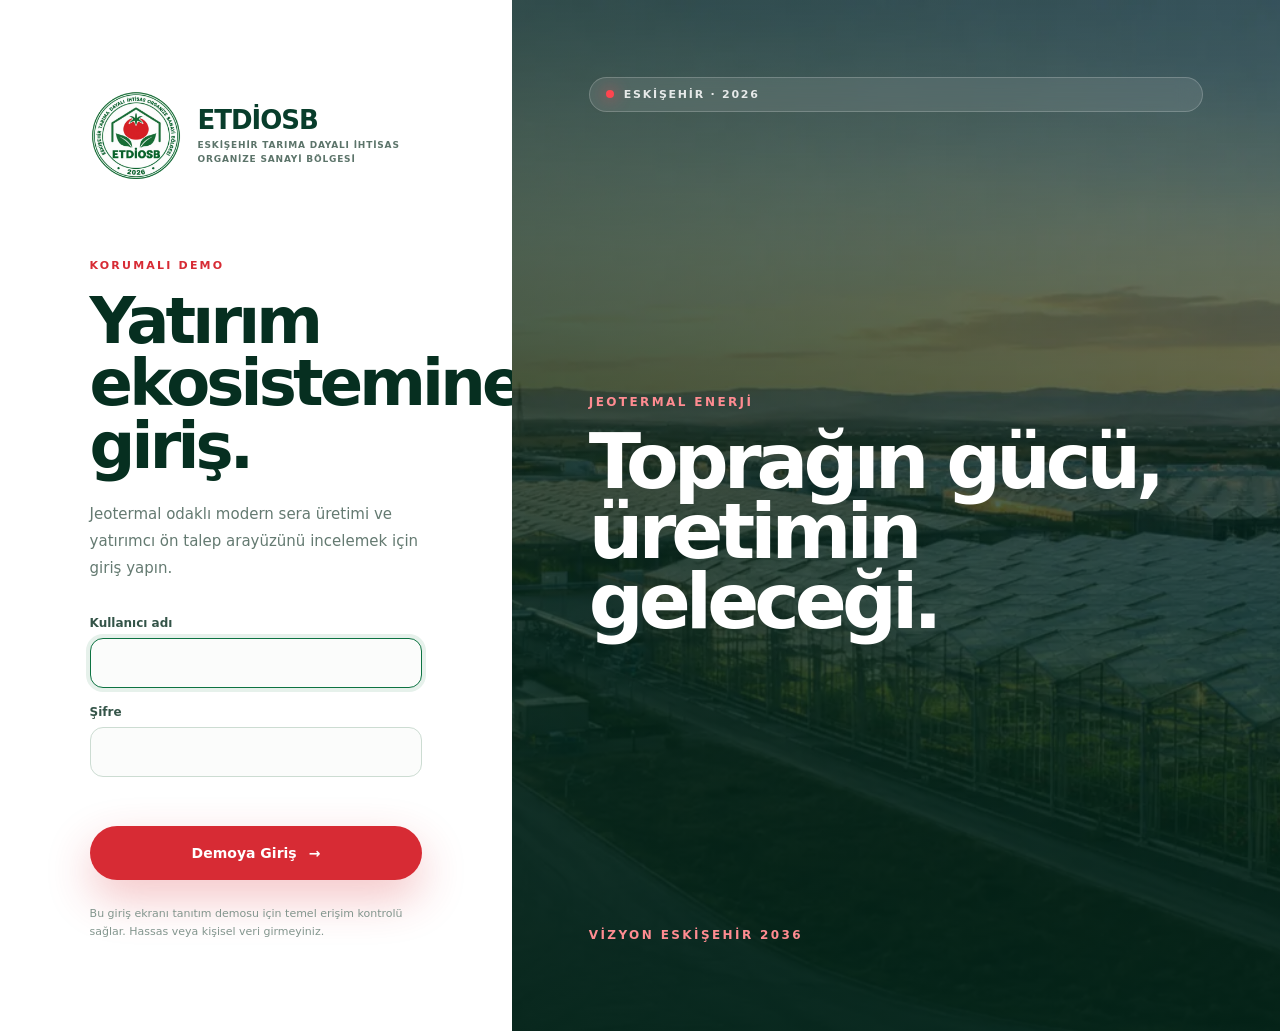
==== site/login.html @ afa0d162 "Publish ETDİOSB GitHub Pages demo" ====
<!doctype html>
<html lang="tr" class="auth-pending login-document">
<head>
  <meta charset="utf-8">
  <meta name="viewport" content="width=device-width, initial-scale=1">
  <meta name="robots" content="noindex,nofollow">
  <meta name="theme-color" content="#062f20">
  <title>Demo Girişi | ETDİOSB</title>
  <link rel="icon" href="assets/etdiosb-logo.webp" type="image/webp">
  <link rel="stylesheet" href="styles.css">
  <script src="auth.js"></script>
</head>
<body class="login-page">
  <main class="login-shell">
    <section class="login-panel" aria-labelledby="login-title">
      <div class="login-brand"><img src="assets/etdiosb-logo.webp" alt="ETDİOSB logosu" width="92" height="92"><div><strong>ETDİOSB</strong><span>Eskişehir Tarıma Dayalı İhtisas Organize Sanayi Bölgesi</span></div></div>
      <div class="login-copy"><span class="login-kicker">Korumalı Demo</span><h1 id="login-title">Yatırım ekosistemine giriş.</h1><p>Jeotermal odaklı modern sera üretimi ve yatırımcı ön talep arayüzünü incelemek için giriş yapın.</p></div>
      <form class="login-form" id="login-form">
        <div class="field"><label for="login-user">Kullanıcı adı</label><input id="login-user" name="username" autocomplete="username" required autofocus></div>
        <div class="field"><label for="login-password">Şifre</label><input id="login-password" name="password" type="password" autocomplete="current-password" required></div>
        <p class="login-error" id="login-error" role="alert"></p>
        <button class="button" type="submit">Demoya Giriş <span>→</span></button>
      </form>
      <p class="login-note">Bu giriş ekranı tanıtım demosu için temel erişim kontrolü sağlar. Hassas veya kişisel veri girmeyiniz.</p>
    </section>
    <aside class="login-visual"><span class="status-pill"><span class="status-dot"></span> Eskişehir · 2026</span><div><span>Jeotermal enerji</span><h2>Toprağın gücü,<br>üretimin geleceği.</h2></div><p>Vizyon Eskişehir 2036</p></aside>
  </main>
</body>
</html>
---- site/styles.css ----
:root {
  --green-950: #05291c;
  --green-900: #062f20;
  --green-850: #083d2b;
  --green-800: #0a4732;
  --green-700: #0d7342;
  --ink: #102b22;
  --muted: #647a71;
  --line: #d7e3dc;
  --paper: #f4f7f4;
  --red: #d72b34;
  --red-dark: #b91f29;
  --pink: #ff737a;
  --white: #fff;
  --radius-xl: 34px;
  --radius-lg: 28px;
  --shadow: 0 18px 55px rgba(8, 61, 40, .08);
}

* { box-sizing: border-box; }
html.auth-pending body { visibility: hidden; }
html { scroll-behavior: smooth; }
body {
  margin: 0;
  color: var(--ink);
  background: var(--paper);
  font-family: Inter, ui-sans-serif, system-ui, -apple-system, BlinkMacSystemFont, "Segoe UI", sans-serif;
  -webkit-font-smoothing: antialiased;
}
body.menu-open { overflow: hidden; }
a { color: inherit; text-decoration: none; }
img { display: block; max-width: 100%; }
button, input, select, textarea { font: inherit; }
.container { width: min(1320px, calc(100% - 40px)); margin-inline: auto; }
.section { padding: 112px 0; scroll-margin-top: 150px; }
.section-white { background: #fff; }
.section-soft { background: #e9efeb; }
.section-dark { background: var(--green-900); color: #fff; }
.section-geothermal { background: var(--green-850); color: #fff; }

.topline {
  padding: 11px 16px;
  background: var(--green-850);
  color: rgba(255,255,255,.84);
  text-align: center;
  font-size: 11px;
  font-weight: 900;
  letter-spacing: .19em;
  text-transform: uppercase;
}
.site-header { position: relative; z-index: 30; background: #fff; border-bottom: 1px solid rgba(0,0,0,.06); }
.header-main {
  width: min(1440px, calc(100% - 32px));
  min-height: 86px;
  margin-inline: auto;
  display: flex;
  align-items: center;
  gap: 16px;
}
.brand { display: flex; min-width: 0; align-items: center; gap: 12px; }
.brand-logo { width: 68px; height: 68px; flex: none; object-fit: contain; }
.brand-copy { min-width: 0; padding-left: 12px; border-left: 1px solid #cfddd4; }
.brand-name { color: var(--green-850); font-size: 20px; font-weight: 950; letter-spacing: -.04em; }
.brand-full { max-width: 330px; margin-top: 2px; color: #446054; font-size: 9px; font-weight: 800; line-height: 1.45; letter-spacing: .08em; text-transform: uppercase; }
.header-actions { margin-left: auto; display: flex; align-items: center; gap: 10px; }
.desktop-application {
  height: 44px;
  display: inline-flex;
  align-items: center;
  justify-content: center;
  gap: 9px;
  padding: 0 20px;
  border-radius: 999px;
  background: var(--red);
  color: #fff;
  font-size: 14px;
  font-weight: 850;
  box-shadow: 0 10px 30px rgba(197, 36, 45, .2);
  transition: .2s ease;
}
.desktop-application:hover { background: var(--red-dark); transform: translateY(-2px); }
.mobile-menu-button {
  display: none;
  width: 48px;
  height: 48px;
  padding: 0;
  border: 1px solid #cfddd4;
  border-radius: 50%;
  background: #f5f8f6;
  color: var(--green-850);
  cursor: pointer;
}
.mobile-menu-button span,
.mobile-menu-button::before,
.mobile-menu-button::after {
  content: "";
  width: 21px;
  height: 2px;
  display: block;
  margin: 5px auto;
  border-radius: 3px;
  background: currentColor;
}
.desktop-nav-wrap { border-top: 1px solid #e4ece7; background: #f8faf9; }
.desktop-nav {
  width: min(1440px, calc(100% - 40px));
  min-height: 48px;
  margin-inline: auto;
  display: flex;
  align-items: center;
  justify-content: center;
  gap: clamp(16px, 2vw, 30px);
  overflow-x: auto;
  scrollbar-width: none;
}
.desktop-nav::-webkit-scrollbar { display: none; }
.desktop-nav a {
  flex: none;
  padding: 16px 0 14px;
  color: #25493c;
  border-bottom: 2px solid transparent;
  font-size: 11px;
  font-weight: 900;
  letter-spacing: .09em;
  text-transform: uppercase;
  transition: .2s ease;
}
.desktop-nav a:hover { color: var(--red); border-color: var(--red); }
.mobile-application-bar { display: none; }

.drawer-backdrop {
  position: fixed;
  inset: 0;
  z-index: 70;
  visibility: hidden;
  opacity: 0;
  background: rgba(0, 18, 12, .58);
  transition: .3s ease;
}
.drawer {
  position: fixed;
  top: 0;
  right: 0;
  z-index: 80;
  width: min(92vw, 470px);
  height: 100dvh;
  display: flex;
  flex-direction: column;
  transform: translateX(105%);
  background: var(--green-900);
  color: #fff;
  box-shadow: -30px 0 80px rgba(0,0,0,.25);
  transition: transform .35s cubic-bezier(.22,1,.36,1);
}
body.menu-open .drawer-backdrop { visibility: visible; opacity: 1; }
body.menu-open .drawer { transform: translateX(0); }
.drawer-head { display: flex; align-items: center; gap: 13px; padding: 22px; border-bottom: 1px solid rgba(255,255,255,.1); }
.drawer-head img { width: 62px; height: 62px; padding: 4px; border-radius: 50%; background: #fff; }
.drawer-head strong { display: block; font-size: 23px; letter-spacing: -.04em; }
.drawer-head small { display: block; max-width: 210px; margin-top: 4px; color: rgba(255,255,255,.48); font-size: 9px; line-height: 1.5; letter-spacing: .09em; text-transform: uppercase; }
.drawer-close { margin-left: auto; border: 0; background: transparent; color: #fff; font-size: 32px; line-height: 1; cursor: pointer; }
.drawer-nav { padding: 10px 24px; overflow-y: auto; }
.drawer-nav a { display: grid; grid-template-columns: 32px 1fr 18px; align-items: center; gap: 10px; padding: 15px 0; border-bottom: 1px solid rgba(255,255,255,.1); }
.drawer-nav b { color: var(--pink); font-size: 10px; letter-spacing: .15em; }
.drawer-nav strong { font-size: 15px; }
.drawer-nav small { display: block; margin-top: 3px; color: rgba(255,255,255,.43); font-size: 11px; line-height: 1.45; }
.drawer-foot { margin-top: auto; padding: 20px 24px; border-top: 1px solid rgba(255,255,255,.1); background: #052719; }
.drawer-foot .button { width: 100%; }

.hero {
  position: relative;
  min-height: 760px;
  display: grid;
  align-items: center;
  overflow: hidden;
  background: var(--green-950) url("assets/etdiosb-hero.webp") 62% center / cover no-repeat;
  color: #fff;
}
.hero::before {
  content: "";
  position: absolute;
  inset: 0;
  background: linear-gradient(90deg, rgba(3,31,21,.97) 0%, rgba(3,31,21,.82) 38%, rgba(3,31,21,.27) 74%, rgba(3,31,21,.13) 100%), linear-gradient(0deg, rgba(2,20,14,.9) 0%, transparent 51%);
}
.hero-inner { position: relative; z-index: 1; width: min(1340px, calc(100% - 64px)); margin: 0 auto; padding: 78px 0 196px; }
.hero-content { max-width: 980px; }
.status-pill { display: inline-flex; align-items: center; gap: 10px; padding: 10px 16px; border: 1px solid rgba(255,255,255,.2); border-radius: 999px; background: rgba(255,255,255,.1); color: rgba(255,255,255,.86); font-size: 11px; font-weight: 850; letter-spacing: .16em; text-transform: uppercase; backdrop-filter: blur(12px); }
.status-dot { width: 8px; height: 8px; border-radius: 50%; background: #ff454f; box-shadow: 0 0 16px #ff454f; }
.hero-kicker { margin: 34px 0 0; color: #f28489; font-size: 14px; font-weight: 850; letter-spacing: .26em; text-transform: uppercase; }
.hero h1 { max-width: 1000px; margin: 16px 0 0; font-size: clamp(54px, 7vw, 106px); font-weight: 950; line-height: .9; letter-spacing: -.065em; }
.hero h1 em { color: #ff4a53; font-style: normal; }
.hero-lead { max-width: 720px; margin: 28px 0 0; color: rgba(255,255,255,.76); font-size: 18px; line-height: 1.75; }
.button-row { display: flex; flex-wrap: wrap; gap: 12px; margin-top: 34px; }
.button { min-height: 54px; display: inline-flex; align-items: center; justify-content: center; gap: 12px; padding: 0 27px; border: 0; border-radius: 999px; background: var(--red); color: #fff; font-size: 14px; font-weight: 900; cursor: pointer; box-shadow: 0 18px 45px rgba(215,43,52,.28); transition: .2s ease; }
.button:hover { background: #eb3640; transform: translateY(-2px); }
.button-outline { border: 1px solid rgba(255,255,255,.25); background: rgba(255,255,255,.1); box-shadow: none; backdrop-filter: blur(12px); }
.button-outline:hover { background: rgba(255,255,255,.17); }
.button-white { background: #fff; color: var(--red-dark); box-shadow: none; }
.hero-stats { position: absolute; z-index: 2; right: 0; bottom: 0; left: 0; border-top: 1px solid rgba(255,255,255,.14); background: rgba(3,31,21,.84); backdrop-filter: blur(18px); }
.stats-grid { width: min(1440px, 100%); margin: 0 auto; display: grid; grid-template-columns: repeat(4, 1fr); }
.stat { min-height: 150px; padding: 30px 34px; border-left: 1px solid rgba(255,255,255,.12); }
.stat:first-child { border-left: 0; }
.stat-value { font-size: 40px; font-weight: 950; letter-spacing: -.05em; }
.stat-unit { margin-left: 6px; color: #ff858a; font-size: 10px; font-weight: 850; letter-spacing: .15em; text-transform: uppercase; }
.stat p { margin: 10px 0 0; color: rgba(255,255,255,.59); font-size: 12px; line-height: 1.6; }
.ticker { overflow: hidden; padding: 13px 0; background: var(--red); color: #fff; }
.ticker-track { width: max-content; min-width: 100%; display: flex; align-items: center; justify-content: center; gap: 30px; padding: 0 20px; font-size: 11px; font-weight: 900; letter-spacing: .22em; text-transform: uppercase; }
.ticker-track span::after { content: "✦"; margin-left: 30px; color: rgba(255,255,255,.42); }

.eyebrow { display: flex; align-items: center; gap: 12px; color: var(--red-dark); font-size: 11px; font-weight: 900; letter-spacing: .2em; text-transform: uppercase; }
.eyebrow::before { content: ""; width: 36px; height: 1px; background: currentColor; }
.section-dark .eyebrow, .section-geothermal .eyebrow { color: var(--pink); }
.section-title { max-width: 800px; margin: 20px 0 0; font-size: clamp(40px, 5vw, 64px); font-weight: 950; line-height: 1.02; letter-spacing: -.055em; }
.section-title .accent { color: var(--red-dark); }
.section-lead { color: var(--muted); font-size: 17px; line-height: 1.8; }
.section-dark .section-lead, .section-geothermal .section-lead { color: rgba(255,255,255,.67); }
.split { display: grid; grid-template-columns: .84fr 1.16fr; gap: 80px; align-items: start; }
.split-even { grid-template-columns: 1fr 1fr; gap: 70px; }
.sticky { position: sticky; top: 34px; }
.large-copy { margin: 0; color: #27483c; font-size: 25px; font-weight: 680; line-height: 1.6; letter-spacing: -.02em; }
.stack { display: grid; gap: 22px; }
.grid-2, .grid-3, .grid-4 { display: grid; gap: 16px; }
.grid-2 { grid-template-columns: repeat(2, 1fr); }
.grid-3 { grid-template-columns: repeat(3, 1fr); }
.grid-4 { grid-template-columns: repeat(4, 1fr); }
.card { padding: 30px; border: 1px solid #dce7e0; border-radius: var(--radius-lg); background: #fff; box-shadow: var(--shadow); }
.card.soft { background: #f8faf8; box-shadow: none; }
.card.dark { border-color: transparent; background: var(--green-850); color: #fff; }
.card.red { border-color: var(--red); background: var(--red); color: #fff; }
.card h3 { margin: 18px 0 0; font-size: 20px; letter-spacing: -.03em; }
.card p { margin: 12px 0 0; color: var(--muted); font-size: 14px; line-height: 1.75; }
.card.dark p, .card.red p { color: rgba(255,255,255,.67); }
.card-no { color: var(--red); font-size: 11px; font-weight: 900; letter-spacing: .17em; }
.card.red .card-no { color: rgba(255,255,255,.6); }
.card-symbol { width: 48px; height: 48px; display: grid; place-items: center; border-radius: 16px; background: #e8f3ec; color: var(--green-700); font-size: 23px; font-weight: 900; }
.card.red .card-symbol, .card.dark .card-symbol { background: rgba(255,255,255,.12); color: #fff; }
.vision-note { padding: 28px; border: 1px solid #d9e5de; border-radius: var(--radius-lg); background: #eef4f0; }
.vision-note b { display: block; }
.vision-note p { margin: 8px 0 0; color: #60766d; font-size: 14px; line-height: 1.75; }
.section-head { display: flex; justify-content: space-between; gap: 40px; align-items: end; }
.section-head .section-lead { max-width: 440px; margin: 0; font-size: 14px; }
.ecosystem-card { min-height: 276px; display: flex; flex-direction: column; justify-content: space-between; }
.ecosystem-card h3 { margin-top: 34px; }

.geothermal-process { margin-top: 52px; }
.geo-step { position: relative; min-height: 230px; border-color: rgba(255,255,255,.1); background: rgba(255,255,255,.055); box-shadow: none; }
.geo-step h3 { margin-top: 50px; }
.geo-step p { color: rgba(255,255,255,.56); }
.geo-step:not(:last-child)::after { content: "→"; position: absolute; z-index: 3; top: 50%; right: -13px; width: 26px; height: 26px; display: grid; place-items: center; transform: translateY(-50%); border-radius: 50%; background: var(--red); color: #fff; }
.benefit-strip { margin-top: 26px; display: grid; grid-template-columns: repeat(4, 1fr); gap: 1px; overflow: hidden; border: 1px solid rgba(255,255,255,.1); border-radius: var(--radius-lg); background: rgba(255,255,255,.12); }
.benefit { padding: 27px; background: var(--green-800); }
.benefit b { display: block; font-size: 25px; letter-spacing: -.04em; }
.benefit span { display: block; margin-top: 7px; color: rgba(255,255,255,.49); font-size: 12px; line-height: 1.55; }
.fineprint { margin: 24px 0 0; color: rgba(255,255,255,.42); font-size: 12px; line-height: 1.7; }

.feature-card { min-height: 230px; border-color: rgba(255,255,255,.1); background: rgba(255,255,255,.055); box-shadow: none; }
.feature-card p { color: rgba(255,255,255,.58); }
.infrastructure-grid { margin-top: 52px; gap: 1px; overflow: hidden; border: 1px solid #d6e2db; border-radius: 32px; background: #d6e2db; }
.infrastructure-grid .card { border: 0; border-radius: 0; box-shadow: none; }
.energy-panel { margin-top: 28px; padding: 34px; border-radius: 32px; background: #e8eee9; }
.energy-layout { display: grid; grid-template-columns: .7fr 1.3fr; gap: 35px; align-items: center; }
.energy-panel .label { color: var(--red-dark); font-size: 11px; font-weight: 900; letter-spacing: .18em; text-transform: uppercase; }
.energy-panel h3 { margin: 10px 0 0; font-size: 27px; letter-spacing: -.04em; }
.energy-list { display: grid; grid-template-columns: repeat(2, 1fr); gap: 10px; }
.energy-list div { padding: 16px; border-radius: 16px; background: rgba(255,255,255,.72); color: #345448; font-size: 14px; font-weight: 800; }
.energy-list div::before { content: ""; width: 8px; height: 8px; display: inline-block; margin-right: 10px; border-radius: 50%; background: var(--red); }

.timeline { margin-top: 52px; border-top: 1px solid #ccdcd2; }
.timeline-row { display: grid; grid-template-columns: 90px 1fr 1.4fr; gap: 24px; align-items: center; padding: 30px 0; border-bottom: 1px solid #dce7e0; }
.timeline-row .no { color: var(--red-dark); font-size: 13px; font-weight: 900; letter-spacing: .15em; }
.timeline-row h3 { margin: 0; font-size: 21px; letter-spacing: -.03em; }
.timeline-row p { margin: 0; color: var(--muted); font-size: 14px; line-height: 1.7; }
.cta-panel { overflow: hidden; display: grid; grid-template-columns: 1.15fr .85fr; border-radius: 36px; background: var(--red); color: #fff; }
.cta-main { padding: 58px; }
.cta-main .label { color: rgba(255,255,255,.62); font-size: 11px; font-weight: 900; letter-spacing: .2em; text-transform: uppercase; }
.cta-main h2 { max-width: 680px; margin: 18px 0 0; font-size: clamp(38px, 5vw, 58px); line-height: 1.02; letter-spacing: -.05em; }
.cta-main p { max-width: 600px; color: rgba(255,255,255,.74); line-height: 1.8; }
.cta-steps { position: relative; padding: 52px; background: #b31923; }
.cta-step { display: flex; align-items: start; gap: 14px; padding: 15px 0; border-bottom: 1px solid rgba(255,255,255,.14); }
.cta-step b { width: 36px; height: 36px; flex: none; display: grid; place-items: center; border-radius: 50%; background: rgba(255,255,255,.11); font-size: 11px; }
.cta-step span { padding-top: 7px; color: rgba(255,255,255,.84); font-size: 14px; font-weight: 700; line-height: 1.55; }
.document-list { display: grid; gap: 12px; }
.document { display: grid; grid-template-columns: 48px 1fr 30px; align-items: center; gap: 15px; padding: 18px; border: 1px solid #d3dfd7; border-radius: 18px; background: #fff; transition: .2s ease; }
.document:hover { transform: translateY(-2px); border-color: #aec7b7; box-shadow: var(--shadow); }
.document-icon { width: 46px; height: 46px; display: grid; place-items: center; border-radius: 13px; background: #edf4ef; color: var(--green-700); font-size: 20px; }
.document small { color: var(--red-dark); font-size: 10px; font-weight: 900; letter-spacing: .15em; text-transform: uppercase; }
.document strong { display: block; margin-top: 4px; color: #203d33; }
.news-card { min-height: 280px; }
.news-meta { display: flex; justify-content: space-between; gap: 12px; font-size: 10px; font-weight: 900; letter-spacing: .14em; text-transform: uppercase; }
.news-meta b { color: var(--red-dark); }
.news-meta span { color: #91a49b; }
.news-card h3 { margin-top: 48px; }
.faq-wrap { padding: 44px; border: 1px solid #d8e4dc; border-radius: var(--radius-xl); background: #f6f9f7; }
.faq-grid { display: grid; grid-template-columns: .72fr 1.28fr; gap: 65px; }
.faq-grid h2 { margin: 18px 0 0; font-size: 40px; line-height: 1.06; letter-spacing: -.04em; }
details { border-bottom: 1px solid #d6e2da; }
summary { position: relative; padding: 20px 36px 20px 0; list-style: none; font-weight: 900; cursor: pointer; }
summary::-webkit-details-marker { display: none; }
summary::after { content: "+"; position: absolute; top: 16px; right: 4px; color: var(--red-dark); font-size: 24px; }
details[open] summary::after { content: "−"; }
details p { margin: 0; padding: 0 34px 20px 0; color: var(--muted); font-size: 14px; line-height: 1.75; }

.site-footer { padding: 78px 0 22px; background: var(--green-950); color: #fff; }
.footer-grid { display: grid; grid-template-columns: 1.2fr .8fr .8fr; gap: 60px; padding-bottom: 52px; border-bottom: 1px solid rgba(255,255,255,.12); }
.footer-brand { display: flex; align-items: center; gap: 14px; }
.footer-brand img { width: 66px; height: 66px; padding: 4px; border-radius: 50%; background: #fff; }
.footer-brand strong { font-size: 25px; }
.footer-brand small { display: block; max-width: 330px; margin-top: 3px; color: rgba(255,255,255,.48); font-size: 9px; line-height: 1.5; letter-spacing: .1em; text-transform: uppercase; }
.footer-copy { max-width: 590px; margin: 24px 0 0; color: rgba(255,255,255,.55); font-size: 14px; line-height: 1.8; }
.site-footer h3 { margin: 0; color: #ff666d; font-size: 11px; letter-spacing: .17em; text-transform: uppercase; }
.footer-links { display: grid; gap: 12px; margin-top: 23px; color: rgba(255,255,255,.65); font-size: 14px; }
.footer-links a:hover { color: #fff; }
.footer-bottom { display: flex; justify-content: space-between; gap: 34px; padding-top: 24px; color: rgba(255,255,255,.38); font-size: 11px; line-height: 1.6; }

.demo-ribbon { padding: 9px 16px; background: #fff2ce; color: #6e4b00; text-align: center; font-size: 12px; font-weight: 800; }
.form-hero { padding: 76px 0; background: var(--green-900); color: #fff; }
.back-link { color: rgba(255,255,255,.58); font-size: 12px; font-weight: 800; letter-spacing: .1em; text-transform: uppercase; }
.form-hero-grid { margin-top: 38px; display: grid; grid-template-columns: 1.15fr .85fr; gap: 70px; align-items: end; }
.form-hero h1 { margin: 16px 0 0; font-size: clamp(44px, 6vw, 70px); line-height: 1.02; letter-spacing: -.055em; }
.form-hero p { max-width: 700px; color: rgba(255,255,255,.66); font-size: 16px; line-height: 1.8; }
.trust-box { padding: 25px; border: 1px solid rgba(255,255,255,.12); border-radius: 24px; background: rgba(255,255,255,.06); }
.trust-box strong { display: block; }
.trust-box span { display: block; margin-top: 7px; color: rgba(255,255,255,.55); font-size: 13px; line-height: 1.7; }
.form-section { padding: 70px 0 110px; }
.form-layout { display: grid; grid-template-columns: 1fr 310px; gap: 30px; align-items: start; }
.application-form { padding: 36px; border: 1px solid var(--line); border-radius: 30px; background: #fff; box-shadow: var(--shadow); }
.form-block + .form-block { margin-top: 34px; padding-top: 34px; border-top: 1px solid var(--line); }
.form-block-head { display: flex; align-items: center; gap: 13px; margin-bottom: 22px; }
.form-block-head b { width: 34px; height: 34px; display: grid; place-items: center; border-radius: 50%; background: #e8f3ec; color: var(--green-700); font-size: 11px; }
.form-block-head h2 { margin: 0; font-size: 19px; }
.form-grid { display: grid; grid-template-columns: repeat(2, 1fr); gap: 18px; }
.field { display: grid; gap: 8px; }
.field.full { grid-column: 1 / -1; }
.field label { color: #345448; font-size: 12px; font-weight: 850; }
.field input, .field select, .field textarea {
  width: 100%;
  min-height: 50px;
  padding: 12px 14px;
  border: 1px solid #ccdcd2;
  border-radius: 13px;
  outline: none;
  background: #fbfcfb;
  color: var(--ink);
  transition: .2s ease;
}
.field textarea { min-height: 130px; resize: vertical; }
.field input:focus, .field select:focus, .field textarea:focus { border-color: var(--green-700); box-shadow: 0 0 0 4px rgba(13,115,66,.1); }
.check { display: flex; align-items: flex-start; gap: 10px; color: #4b665c; font-size: 12px; line-height: 1.65; }
.check input { margin-top: 3px; accent-color: var(--green-700); }
.submit-row { display: flex; align-items: center; justify-content: space-between; gap: 20px; margin-top: 28px; }
.submit-note { max-width: 420px; color: var(--muted); font-size: 11px; line-height: 1.6; }
.form-aside { position: sticky; top: 24px; display: grid; gap: 16px; }
.aside-card { padding: 25px; border-radius: 25px; background: var(--green-850); color: #fff; }
.aside-card.light { border: 1px solid var(--line); background: #fff; color: var(--ink); }
.aside-card h3 { margin: 0; }
.aside-card p { color: rgba(255,255,255,.59); font-size: 13px; line-height: 1.75; }
.aside-card.light p { color: var(--muted); }
.aside-list { display: grid; gap: 13px; margin-top: 18px; padding-top: 18px; border-top: 1px solid rgba(255,255,255,.12); color: rgba(255,255,255,.74); font-size: 12px; }
.success-panel { display: none; padding: 42px; border: 1px solid #b7d7c3; border-radius: 30px; background: #f1faf4; text-align: center; }
.success-panel.show { display: block; }
.success-icon { width: 68px; height: 68px; display: grid; place-items: center; margin: 0 auto; border-radius: 50%; background: var(--green-700); color: #fff; font-size: 31px; }
.success-panel h2 { margin: 20px 0 0; font-size: 32px; letter-spacing: -.04em; }
.reference { display: inline-block; margin-top: 18px; padding: 12px 18px; border-radius: 12px; background: #fff; color: var(--green-850); font-weight: 900; letter-spacing: .12em; }
.success-panel p { color: var(--muted); line-height: 1.75; }

@media (max-width: 980px) {
  .section { padding: 86px 0; }
  .split, .split-even, .form-hero-grid { grid-template-columns: 1fr; gap: 42px; }
  .sticky { position: static; }
  .section-head { align-items: start; flex-direction: column; }
  .grid-3 { grid-template-columns: repeat(2, 1fr); }
  .grid-4 { grid-template-columns: repeat(2, 1fr); }
  .geo-step:not(:last-child)::after { display: none; }
  .benefit-strip { grid-template-columns: repeat(2, 1fr); }
  .energy-layout, .cta-panel, .faq-grid, .footer-grid, .form-layout { grid-template-columns: 1fr; }
  .timeline-row { grid-template-columns: 65px 1fr; }
  .timeline-row p { grid-column: 2; }
  .form-aside { position: static; grid-template-columns: repeat(2, 1fr); }
}

@media (max-width: 639px) {
  .container { width: min(100% - 32px, 1320px); }
  .topline { padding-block: 10px; font-size: 9px; line-height: 1.65; }
  .header-main { width: calc(100% - 24px); min-height: 84px; gap: 9px; }
  .brand { gap: 9px; }
  .brand-logo { width: 58px; height: 58px; }
  .brand-copy { padding-left: 9px; }
  .brand-name { font-size: 17px; }
  .brand-full { max-width: 156px; font-size: 7px; letter-spacing: .04em; line-height: 1.4; }
  .desktop-application, .desktop-nav-wrap { display: none; }
  .mobile-menu-button { display: block; }
  .mobile-application-bar { min-height: 44px; display: flex; align-items: center; justify-content: center; gap: 10px; background: var(--red); color: #fff; font-size: 13px; font-weight: 900; }
  .hero { min-height: 830px; background-position: 66% center; }
  .hero-inner { width: calc(100% - 36px); padding: 70px 0 240px; }
  .status-pill { padding: 9px 13px; font-size: 9px; line-height: 1.55; letter-spacing: .13em; }
  .hero-kicker { margin-top: 30px; font-size: 12px; }
  .hero h1 { font-size: clamp(52px, 15vw, 74px); }
  .hero-lead { font-size: 15px; line-height: 1.7; }
  .button-row { align-items: stretch; flex-direction: column; }
  .button-row .button { width: 100%; }
  .stats-grid { grid-template-columns: repeat(2, 1fr); }
  .stat { min-height: 116px; padding: 20px 18px; }
  .stat:nth-child(3) { border-left: 0; border-top: 1px solid rgba(255,255,255,.12); }
  .stat:nth-child(4) { border-top: 1px solid rgba(255,255,255,.12); }
  .stat-value { font-size: 30px; }
  .ticker-track { justify-content: flex-start; }
  .section { padding: 74px 0; }
  .section-title { font-size: 39px; }
  .large-copy { font-size: 20px; line-height: 1.55; }
  .grid-2, .grid-3, .grid-4, .benefit-strip, .energy-list, .form-grid, .form-aside { grid-template-columns: 1fr; }
  .card { padding: 24px; }
  .ecosystem-card { min-height: 240px; }
  .benefit { padding: 22px; }
  .energy-panel { padding: 24px; }
  .timeline-row { grid-template-columns: 46px 1fr; gap: 13px; }
  .timeline-row p { font-size: 13px; }
  .cta-main, .cta-steps { padding: 30px 24px; }
  .cta-main h2 { font-size: 38px; }
  .faq-wrap { padding: 25px 20px; }
  .faq-grid h2 { font-size: 32px; }
  .footer-grid { gap: 42px; }
  .footer-bottom { flex-direction: column; }
  .form-hero { padding: 55px 0; }
  .form-hero h1 { font-size: 43px; }
  .application-form { padding: 24px 18px; }
  .submit-row { align-items: stretch; flex-direction: column; }
  .submit-row .button { width: 100%; }
}

.login-document, .login-page { min-height: 100%; }
.login-page { background: var(--green-950); }
.login-shell { min-height: 100dvh; display: grid; grid-template-columns: minmax(420px, .8fr) 1.2fr; }
.login-panel { display: flex; flex-direction: column; justify-content: center; padding: clamp(42px, 7vw, 110px); background: #fff; }
.login-brand { display: flex; align-items: center; gap: 16px; }
.login-brand img { width: 92px; height: 92px; object-fit: contain; }
.login-brand strong { display: block; color: var(--green-850); font-size: 26px; letter-spacing: -.04em; }
.login-brand span { display: block; max-width: 330px; margin-top: 4px; color: #5c746a; font-size: 9px; font-weight: 800; line-height: 1.5; letter-spacing: .09em; text-transform: uppercase; }
.login-copy { margin-top: clamp(55px, 8vh, 90px); }
.login-kicker { color: var(--red); font-size: 11px; font-weight: 900; letter-spacing: .2em; text-transform: uppercase; }
.login-copy h1 { max-width: 560px; margin: 17px 0 0; color: var(--green-900); font-size: clamp(44px, 5vw, 72px); line-height: .98; letter-spacing: -.06em; }
.login-copy p { max-width: 560px; margin: 23px 0 0; color: var(--muted); font-size: 15px; line-height: 1.8; }
.login-form { max-width: 520px; display: grid; gap: 17px; margin-top: 34px; }
.login-form .button { width: 100%; margin-top: 4px; }
.login-form .button:disabled { cursor: wait; opacity: .66; transform: none; }
.login-error { min-height: 20px; margin: -4px 0 -5px; color: var(--red-dark); font-size: 12px; font-weight: 750; }
.login-note { max-width: 520px; margin: 25px 0 0; color: #83968e; font-size: 11px; line-height: 1.65; }
.login-visual { position: relative; min-height: 100dvh; overflow: hidden; display: flex; flex-direction: column; justify-content: space-between; padding: clamp(42px, 6vw, 90px); background: var(--green-950) url("assets/etdiosb-hero.webp") center / cover no-repeat; color: #fff; }
.login-visual::before { content: ""; position: absolute; inset: 0; background: linear-gradient(180deg, rgba(4,38,26,.47), rgba(4,38,26,.88)), linear-gradient(90deg, rgba(4,38,26,.3), transparent); }
.login-visual > * { position: relative; z-index: 1; }
.login-visual div span, .login-visual > p { color: #ff8c91; font-size: 12px; font-weight: 900; letter-spacing: .2em; text-transform: uppercase; }
.login-visual h2 { margin: 17px 0 0; font-size: clamp(50px, 6vw, 92px); line-height: .91; letter-spacing: -.065em; }

@media (max-width: 900px) {
  .login-shell { grid-template-columns: 1fr; }
  .login-panel { min-height: 100dvh; padding: 38px max(24px, 7vw); }
  .login-visual { display: none; }
  .login-copy { margin-top: 48px; }
  .login-copy h1 { font-size: 48px; }
}

@media (max-width: 420px) {
  .login-brand img { width: 72px; height: 72px; }
  .login-brand strong { font-size: 22px; }
  .login-brand span { max-width: 220px; font-size: 7px; }
  .login-copy h1 { font-size: 42px; }
}
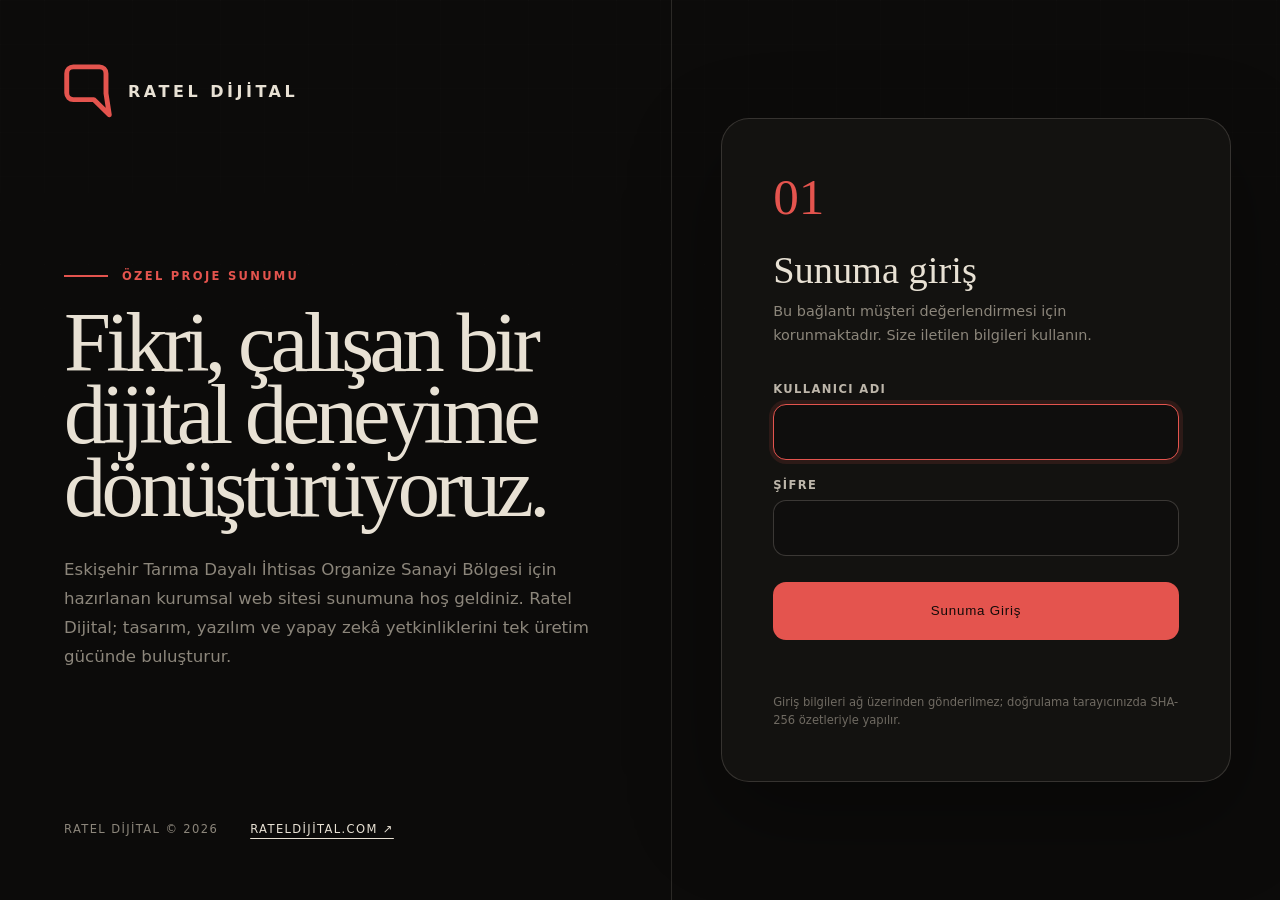
==== commit 6d664657: "Apply Ratel Dijital presentation login" ====
--- a/site/login.html
+++ b/site/login.html
@@ -1,29 +1,210 @@
 <!doctype html>
-<html lang="tr" class="auth-pending login-document">
-<head>
-  <meta charset="utf-8">
-  <meta name="viewport" content="width=device-width, initial-scale=1">
-  <meta name="robots" content="noindex,nofollow">
-  <meta name="theme-color" content="#062f20">
-  <title>Demo Girişi | ETDİOSB</title>
-  <link rel="icon" href="assets/etdiosb-logo.webp" type="image/webp">
-  <link rel="stylesheet" href="styles.css">
-  <script src="auth.js"></script>
-</head>
-<body class="login-page">
-  <main class="login-shell">
-    <section class="login-panel" aria-labelledby="login-title">
-      <div class="login-brand"><img src="assets/etdiosb-logo.webp" alt="ETDİOSB logosu" width="92" height="92"><div><strong>ETDİOSB</strong><span>Eskişehir Tarıma Dayalı İhtisas Organize Sanayi Bölgesi</span></div></div>
-      <div class="login-copy"><span class="login-kicker">Korumalı Demo</span><h1 id="login-title">Yatırım ekosistemine giriş.</h1><p>Jeotermal odaklı modern sera üretimi ve yatırımcı ön talep arayüzünü incelemek için giriş yapın.</p></div>
-      <form class="login-form" id="login-form">
-        <div class="field"><label for="login-user">Kullanıcı adı</label><input id="login-user" name="username" autocomplete="username" required autofocus></div>
-        <div class="field"><label for="login-password">Şifre</label><input id="login-password" name="password" type="password" autocomplete="current-password" required></div>
-        <p class="login-error" id="login-error" role="alert"></p>
-        <button class="button" type="submit">Demoya Giriş <span>→</span></button>
-      </form>
-      <p class="login-note">Bu giriş ekranı tanıtım demosu için temel erişim kontrolü sağlar. Hassas veya kişisel veri girmeyiniz.</p>
-    </section>
-    <aside class="login-visual"><span class="status-pill"><span class="status-dot"></span> Eskişehir · 2026</span><div><span>Jeotermal enerji</span><h2>Toprağın gücü,<br>üretimin geleceği.</h2></div><p>Vizyon Eskişehir 2036</p></aside>
-  </main>
-</body>
+<html lang="tr" class="auth-pending">
+  <head>
+    <meta charset="utf-8">
+    <meta name="viewport" content="width=device-width, initial-scale=1">
+    <meta name="robots" content="noindex, nofollow">
+    <meta name="theme-color" content="#0c0b0a">
+    <title>Ratel Dijital · ETDİOSB Proje Sunumu</title>
+    <link rel="icon" href="assets/etdiosb-logo.webp" type="image/webp">
+    <style>
+      :root {
+        color-scheme: dark;
+        --ink: #0c0b0a;
+        --paper: #e8e1d4;
+        --muted: #8c867b;
+        --accent: #e4544e;
+      }
+
+      * { box-sizing: border-box; }
+      html, body { min-height: 100%; }
+      html.auth-pending body { visibility: hidden; }
+      body {
+        margin: 0;
+        background: var(--ink);
+        color: var(--paper);
+        font-family: Inter, ui-sans-serif, system-ui, -apple-system, BlinkMacSystemFont, "Segoe UI", sans-serif;
+        -webkit-font-smoothing: antialiased;
+      }
+      body::before {
+        content: "";
+        position: fixed;
+        inset: 0;
+        pointer-events: none;
+        opacity: .2;
+        background-image:
+          linear-gradient(rgba(255,255,255,.05) 1px, transparent 1px),
+          linear-gradient(90deg, rgba(255,255,255,.05) 1px, transparent 1px);
+        background-size: 44px 44px;
+        mask-image: linear-gradient(to bottom, black, transparent 80%);
+      }
+      .shell {
+        position: relative;
+        min-height: 100vh;
+        display: grid;
+        grid-template-columns: minmax(0, 1.05fr) minmax(430px, .95fr);
+      }
+      .brand {
+        min-height: 100vh;
+        display: flex;
+        flex-direction: column;
+        justify-content: space-between;
+        padding: clamp(32px, 5vw, 78px);
+        border-right: 1px solid rgba(232,225,212,.14);
+      }
+      .ratel-link {
+        display: inline-flex;
+        align-items: center;
+        gap: 16px;
+        width: max-content;
+        color: var(--paper);
+        text-decoration: none;
+      }
+      .ratel-link svg { width: 48px; height: 54px; color: var(--accent); }
+      .ratel-wordmark { font-size: 1rem; font-weight: 850; letter-spacing: .22em; }
+      .intro { max-width: 760px; padding: 60px 0; }
+      .kicker {
+        display: flex;
+        align-items: center;
+        gap: 14px;
+        margin: 0 0 24px;
+        color: var(--accent);
+        font-size: .72rem;
+        font-weight: 800;
+        letter-spacing: .2em;
+        text-transform: uppercase;
+      }
+      .kicker::before { content: ""; width: 44px; height: 2px; background: currentColor; }
+      h1 {
+        margin: 0;
+        max-width: 720px;
+        font-family: Georgia, "Times New Roman", serif;
+        font-size: clamp(3.2rem, 6.6vw, 7.8rem);
+        font-weight: 400;
+        line-height: .86;
+        letter-spacing: -.055em;
+      }
+      .intro p:not(.kicker) {
+        max-width: 640px;
+        margin: 30px 0 0;
+        color: var(--muted);
+        font-size: clamp(1rem, 1.3vw, 1.25rem);
+        line-height: 1.75;
+      }
+      .site-link { color: var(--paper); text-underline-offset: 5px; }
+      .meta {
+        display: flex;
+        flex-wrap: wrap;
+        gap: 18px 32px;
+        color: var(--muted);
+        font-size: .72rem;
+        letter-spacing: .12em;
+        text-transform: uppercase;
+      }
+      .panel-wrap { display: grid; place-items: center; min-height: 100vh; padding: 32px; }
+      .panel {
+        width: min(100%, 510px);
+        padding: clamp(28px, 4vw, 54px);
+        border: 1px solid rgba(232,225,212,.16);
+        border-radius: 28px;
+        background: rgba(22,20,18,.86);
+        box-shadow: 0 32px 90px rgba(0,0,0,.35);
+        backdrop-filter: blur(16px);
+      }
+      .panel-number { color: var(--accent); font: 400 3.2rem/1 Georgia, serif; }
+      .panel h2 { margin: 28px 0 10px; font: 400 clamp(2rem,3vw,2.9rem)/1.05 Georgia, serif; }
+      .panel-copy { margin: 0 0 34px; color: var(--muted); font-size: .9rem; line-height: 1.65; }
+      label {
+        display: block;
+        margin: 18px 0 8px;
+        color: #bdb6aa;
+        font-size: .72rem;
+        font-weight: 800;
+        letter-spacing: .12em;
+        text-transform: uppercase;
+      }
+      input {
+        width: 100%;
+        height: 56px;
+        padding: 0 16px;
+        border: 1px solid rgba(232,225,212,.2);
+        border-radius: 13px;
+        outline: none;
+        background: #0f0e0d;
+        color: var(--paper);
+        font: inherit;
+        transition: border-color .2s, box-shadow .2s;
+      }
+      input:focus { border-color: var(--accent); box-shadow: 0 0 0 4px rgba(228,84,78,.12); }
+      button {
+        width: 100%;
+        min-height: 58px;
+        margin-top: 26px;
+        border: 0;
+        border-radius: 13px;
+        background: var(--accent);
+        color: #130b09;
+        cursor: pointer;
+        font: 800 .86rem/1 inherit;
+        letter-spacing: .06em;
+        transition: transform .2s, filter .2s;
+      }
+      button:hover { filter: brightness(1.08); transform: translateY(-1px); }
+      button:disabled { cursor: wait; opacity: .75; transform: none; }
+      .message { min-height: 22px; margin: 13px 0 0; color: #ff8d88; font-size: .8rem; }
+      .privacy { margin: 18px 0 0; color: #6f6a62; font-size: .72rem; line-height: 1.6; }
+
+      @media (max-width: 900px) {
+        .shell { grid-template-columns: 1fr; }
+        .brand { min-height: auto; padding: 30px 24px 42px; border-right: 0; border-bottom: 1px solid rgba(232,225,212,.14); }
+        .intro { padding: 80px 0 45px; }
+        .panel-wrap { min-height: auto; padding: 34px 20px 58px; }
+        .meta { display: none; }
+      }
+      @media (max-width: 520px) {
+        h1 { font-size: clamp(3rem, 16vw, 5rem); }
+        .panel { padding: 28px 22px; border-radius: 22px; }
+        .ratel-link svg { width: 40px; }
+      }
+    </style>
+    <script src="auth.js"></script>
+  </head>
+  <body>
+    <main class="shell">
+      <section class="brand" aria-labelledby="welcome-title">
+        <a class="ratel-link" href="https://rateldijital.com" target="_blank" rel="noreferrer" aria-label="Ratel Dijital web sitesini aç">
+          <svg viewBox="0 0 116 132" fill="none" aria-hidden="true"><path d="M22 7 H86 A16 16 0 0 1 102 23 V72 L110 124 L72 87 H22 A16 16 0 0 1 6 71 V23 A16 16 0 0 1 22 7 Z" stroke="currentColor" stroke-width="12" stroke-linejoin="round" /></svg>
+          <span class="ratel-wordmark">RATEL DİJİTAL</span>
+        </a>
+
+        <div class="intro">
+          <p class="kicker">Özel proje sunumu</p>
+          <h1 id="welcome-title">Fikri, çalışan bir dijital deneyime dönüştürüyoruz.</h1>
+          <p>Eskişehir Tarıma Dayalı İhtisas Organize Sanayi Bölgesi için hazırlanan kurumsal web sitesi sunumuna hoş geldiniz. Ratel Dijital; tasarım, yazılım ve yapay zekâ yetkinliklerini tek üretim gücünde buluşturur.</p>
+        </div>
+
+        <div class="meta">
+          <span>Ratel Dijital © 2026</span>
+          <a class="site-link" href="https://rateldijital.com" target="_blank" rel="noreferrer">rateldijital.com ↗</a>
+        </div>
+      </section>
+
+      <section class="panel-wrap" aria-label="Giriş alanı">
+        <div class="panel">
+          <div class="panel-number">01</div>
+          <h2>Sunuma giriş</h2>
+          <p class="panel-copy">Bu bağlantı müşteri değerlendirmesi için korunmaktadır. Size iletilen bilgileri kullanın.</p>
+          <form id="login-form" autocomplete="on">
+            <label for="login-user">Kullanıcı adı</label>
+            <input id="login-user" name="username" type="text" autocomplete="username" required autofocus>
+            <label for="login-password">Şifre</label>
+            <input id="login-password" name="password" type="password" autocomplete="current-password" required>
+            <button type="submit">Sunuma Giriş</button>
+            <p class="message" id="login-error" role="alert" aria-live="polite"></p>
+          </form>
+          <p class="privacy">Giriş bilgileri ağ üzerinden gönderilmez; doğrulama tarayıcınızda SHA-256 özetleriyle yapılır.</p>
+        </div>
+      </section>
+    </main>
+  </body>
 </html>
